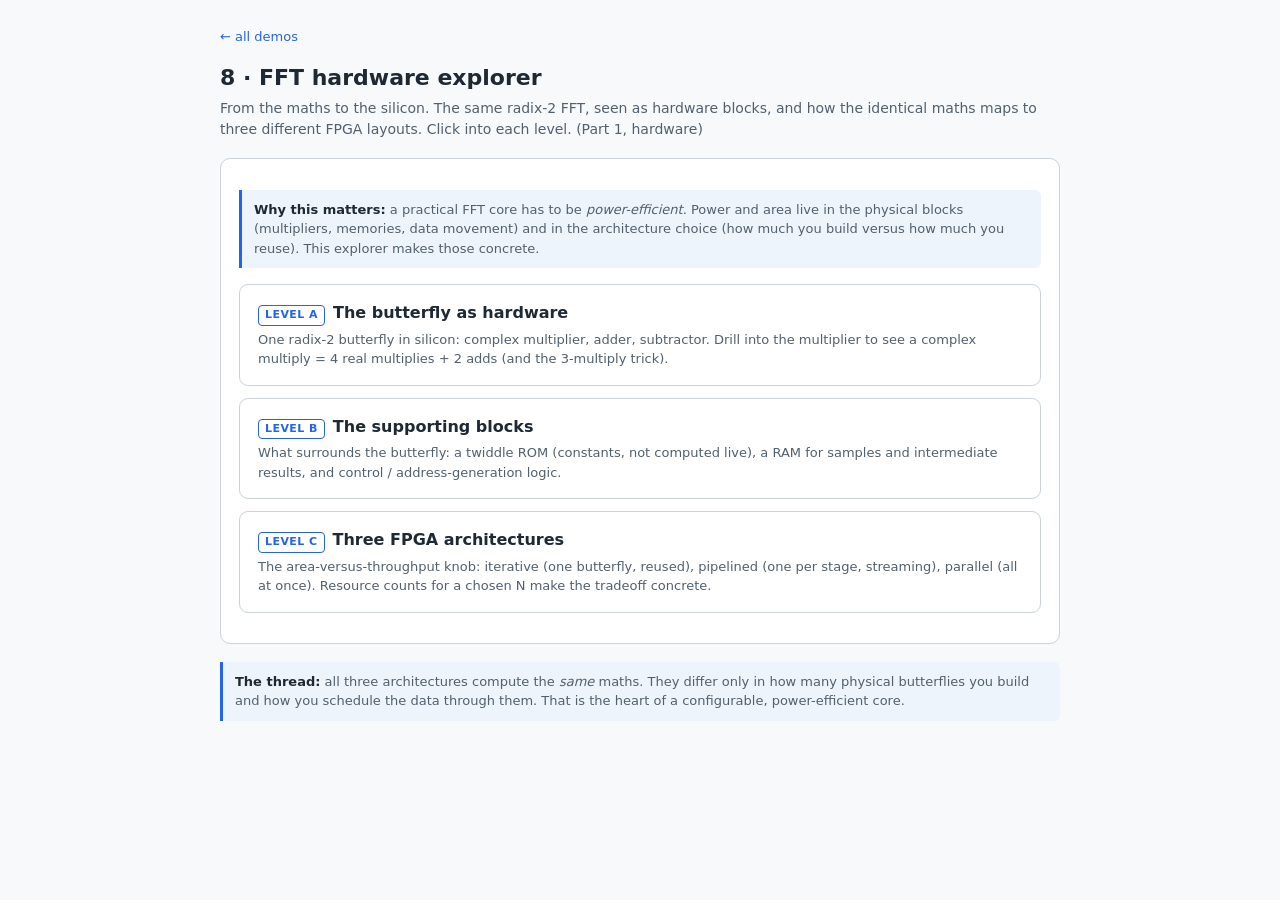
==== 08-hardware/index.html @ 4e9c5a4f "Publish FFT interactive demos" ====
﻿<!doctype html>
<html lang="en">
<head>
<meta charset="utf-8">
<meta name="viewport" content="width=device-width, initial-scale=1">
<title>Demo 8 - FFT hardware explorer</title>
<link rel="stylesheet" href="../style.css">
<style>
  .level { display:block; text-decoration:none; color:inherit; border:1px solid var(--line); border-radius:9px; padding:16px 18px; margin-bottom:12px; background:#fff; }
  .level:hover { border-color:var(--accent); }
  .level .t { font-weight:600; font-size:16px; }
  .level .d { color:var(--muted); font-size:13px; margin-top:4px; }
  .level .tag { display:inline-block; font-size:11px; text-transform:uppercase; letter-spacing:.04em; color:var(--accent); border:1px solid var(--accent); border-radius:4px; padding:1px 6px; margin-right:8px; }
</style>
</head>
<body>
<div class="wrap">
  <a class="back" href="../index.html">&larr; all demos</a>
  <h1>8 &middot; FFT hardware explorer</h1>
  <p class="sub">From the maths to the silicon. The same radix-2 FFT, seen as hardware blocks, and how the identical maths maps to three different FPGA layouts. Click into each level. (Part 1, hardware)</p>

  <div class="card">
    <p class="note" style="margin-bottom:16px"><b>Why this matters:</b> a practical FFT core has to be <i>power-efficient</i>. Power and area live in the physical blocks (multipliers, memories, data movement) and in the architecture choice (how much you build versus how much you reuse). This explorer makes those concrete.</p>

    <a class="level" href="a-butterfly.html">
      <div class="t"><span class="tag">Level A</span>The butterfly as hardware</div>
      <div class="d">One radix-2 butterfly in silicon: complex multiplier, adder, subtractor. Drill into the multiplier to see a complex multiply = 4 real multiplies + 2 adds (and the 3-multiply trick).</div>
    </a>

    <a class="level" href="b-blocks.html">
      <div class="t"><span class="tag">Level B</span>The supporting blocks</div>
      <div class="d">What surrounds the butterfly: a twiddle ROM (constants, not computed live), a RAM for samples and intermediate results, and control / address-generation logic.</div>
    </a>

    <a class="level" href="c-architectures.html">
      <div class="t"><span class="tag">Level C</span>Three FPGA architectures</div>
      <div class="d">The area-versus-throughput knob: iterative (one butterfly, reused), pipelined (one per stage, streaming), parallel (all at once). Resource counts for a chosen N make the tradeoff concrete.</div>
    </a>
  </div>

  <p class="note"><b>The thread:</b> all three architectures compute the <i>same</i> maths. They differ only in how many physical butterflies you build and how you schedule the data through them. That is the heart of a configurable, power-efficient core.</p>
</div>
</body>
</html>
---- style.css ----
﻿:root { --fg:#1f2933; --muted:#52606d; --line:#cbd2d9; --accent:#2563eb; --bg:#f7f9fb; }
* { box-sizing: border-box; }
body { margin:0; font-family: system-ui, -apple-system, "Segoe UI", sans-serif; color:var(--fg); background:var(--bg); line-height:1.5; }
.wrap { max-width: 880px; margin:0 auto; padding:24px 20px 64px; }
h1 { font-size:22px; margin:0 0 4px; }
.sub { color:var(--muted); margin:0 0 18px; font-size:14px; }
.card { background:#fff; border:1px solid var(--line); border-radius:10px; padding:18px; margin-bottom:18px; }
.controls { display:flex; flex-wrap:wrap; gap:18px; margin-bottom:14px; align-items:flex-end; }
.control { display:flex; flex-direction:column; gap:4px; font-size:13px; }
.control label { color:var(--muted); }
.control .val { font-variant-numeric:tabular-nums; font-weight:600; }
input[type=range] { width:170px; }
canvas { display:block; max-width:100%; }
.note { font-size:13px; color:var(--muted); background:#eef4fb; border-left:3px solid var(--accent); padding:10px 12px; border-radius:0 6px 6px 0; }
.note b { color:var(--fg); }
.readout { font-size:14px; margin-top:10px; }
.readout b { color:var(--fg); }
select, button { font-size:13px; padding:5px 9px; border:1px solid var(--line); border-radius:6px; background:#fff; cursor:pointer; }
button.active { background:var(--accent); color:#fff; border-color:var(--accent); }
a.back { font-size:13px; color:var(--accent); text-decoration:none; display:inline-block; margin-bottom:14px; }
a.back:hover { text-decoration:underline; }
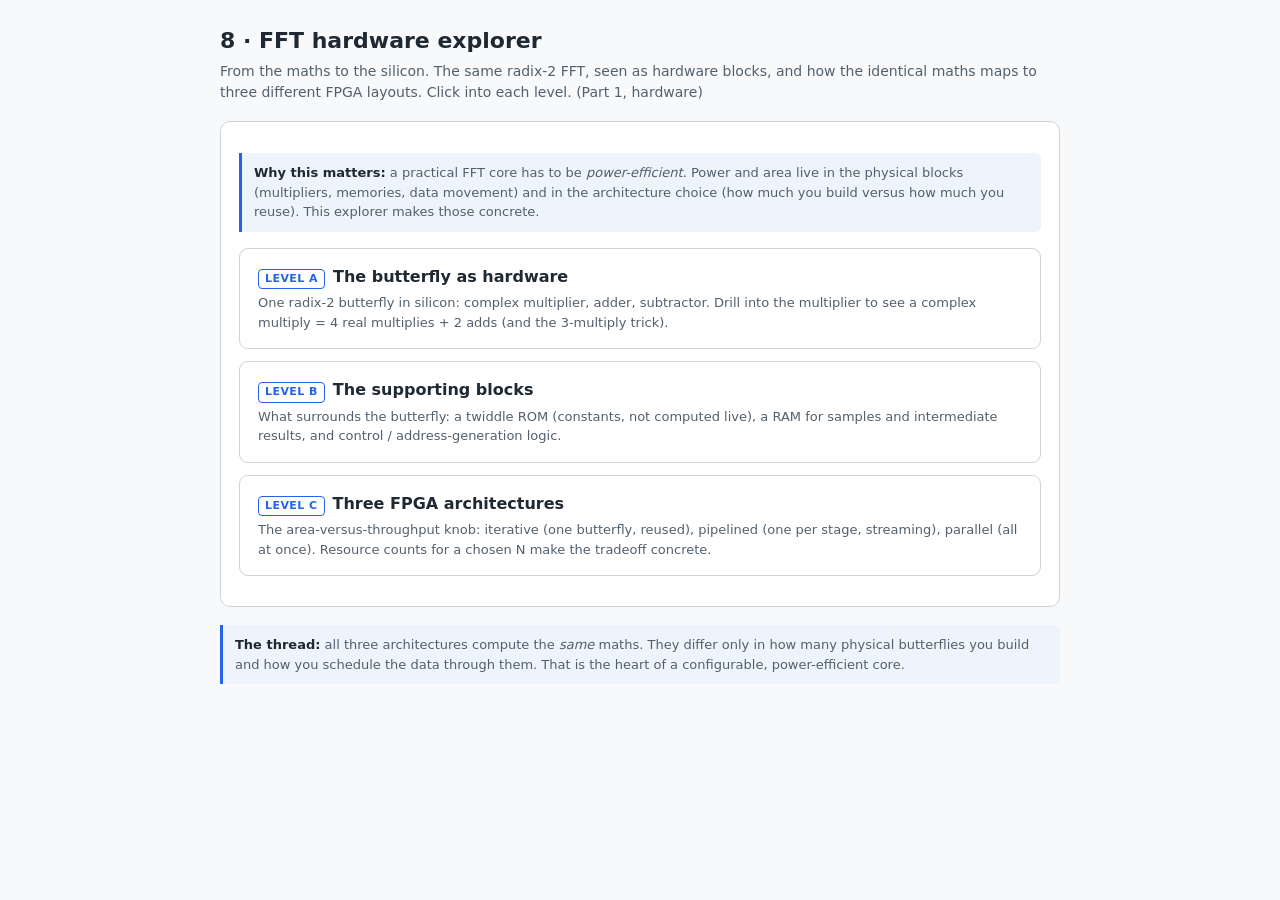
==== commit 554c4f05: "Add iframe navigator; remove per-demo back link" ====
--- a/08-hardware/index.html
+++ b/08-hardware/index.html
@@ -15,7 +15,7 @@
 </head>
 <body>
 <div class="wrap">
-  <a class="back" href="../index.html">&larr; all demos</a>
+  
   <h1>8 &middot; FFT hardware explorer</h1>
   <p class="sub">From the maths to the silicon. The same radix-2 FFT, seen as hardware blocks, and how the identical maths maps to three different FPGA layouts. Click into each level. (Part 1, hardware)</p>
 
